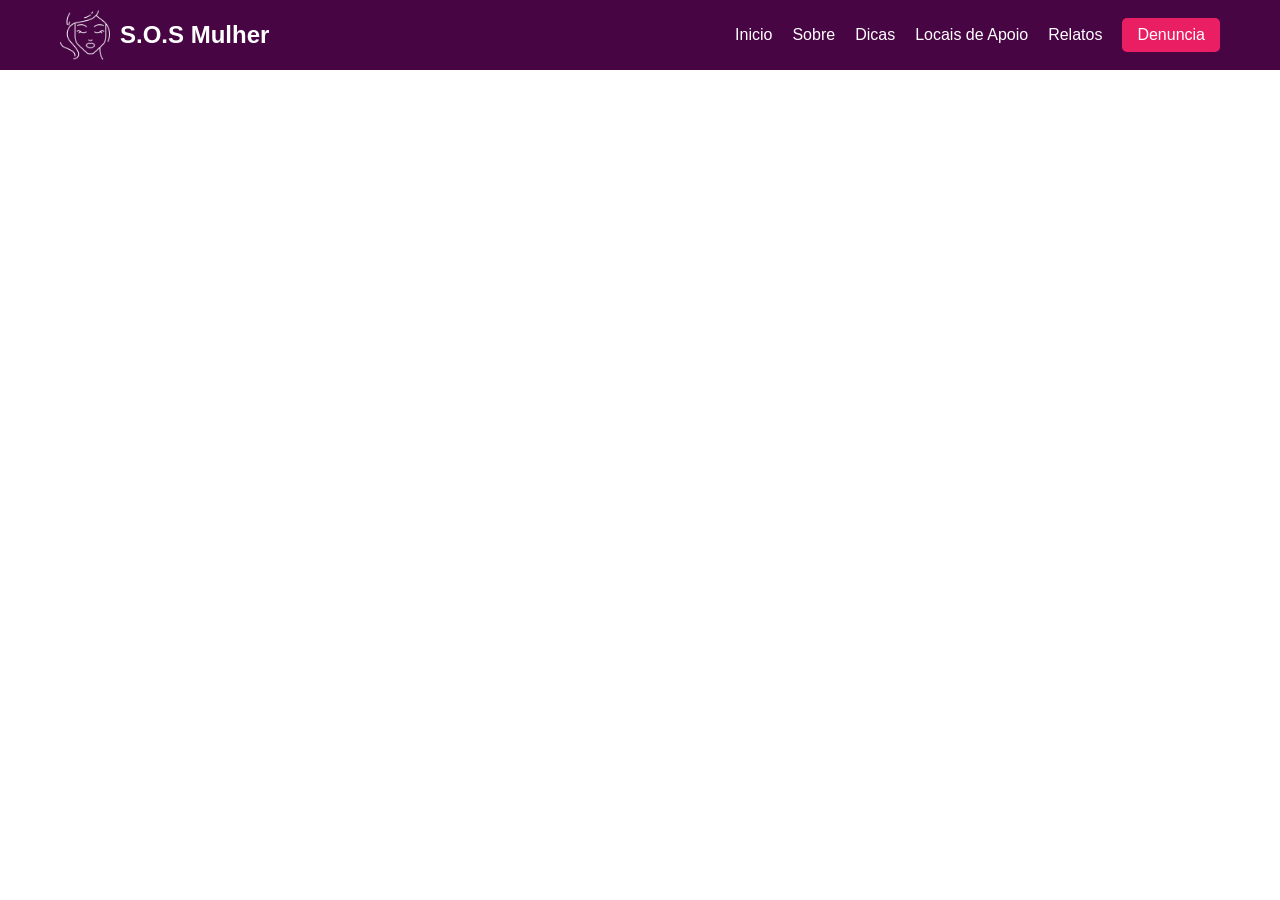
==== projeto_final_desenvolvimento_frontend_armazenamento/index.html @ 47bacede "Criação inicial do projeto e desenvolvimento do cabeçalho" ====
<!DOCTYPE html>
<html lang="pt-br">
<head>
    <meta charset="UTF-8">
    <meta name="viewport" content="width=device-width, initial-scale=1.0">

    <title>S.O.S Mulher</title>

    <link rel="stylesheet" href="assets/css/header.css">
    <link rel="stylesheet" href="assets/css/inicio.css">
    <link rel="stylesheet" href="assets/css/footer.css">


    <script src="assets/js/include.js" defer></script>
</head>
<body>
    <div data-include="components/header.html"></div>
    
    <main>

    </main>

    <div data-include="components/footer.html"></div>
</body>
</html>
---- projeto_final_desenvolvimento_frontend_armazenamento/assets/css/header.css ----
/* Configurações Globais */
* {
    margin: 0;
    padding: 0;
    box-sizing: border-box;
    font-family: sans-serif;
}

.nav-bar-conteiner {
    background-color: #480544;
    width: 100%;
    display: flex;
    justify-content: center;
}

.nav-bar {
    width: 100%;
    max-width: 1200px;
    display: flex;
    justify-content: space-between;
    align-items: center;
    padding: 10px 20px;
}

.logo-box {
    display: flex;
    align-items: center;
    gap: 10px; 
}

.logo-img {
    height: 50px; 
    width: auto;
}

.logo-box p {
    color: white;
    font-size: 1.5rem;
    font-weight: bold;
}


.nav-links {
    display: flex;
    align-items: center;
    gap: 20px; 
}

.nav-links a {
    color: white;
    text-decoration: none;
    font-size: 1rem;
    transition: 0.3s;
}

.nav-bar a:hover {
    color: #ffccff; 
}


.destaque-texto {
    background-color: #e91e63;
    padding: 8px 15px;
    border-radius: 5px;
}

.destaque-texto:hover {
    background-color: #c2185b;
    color: white !important;
}
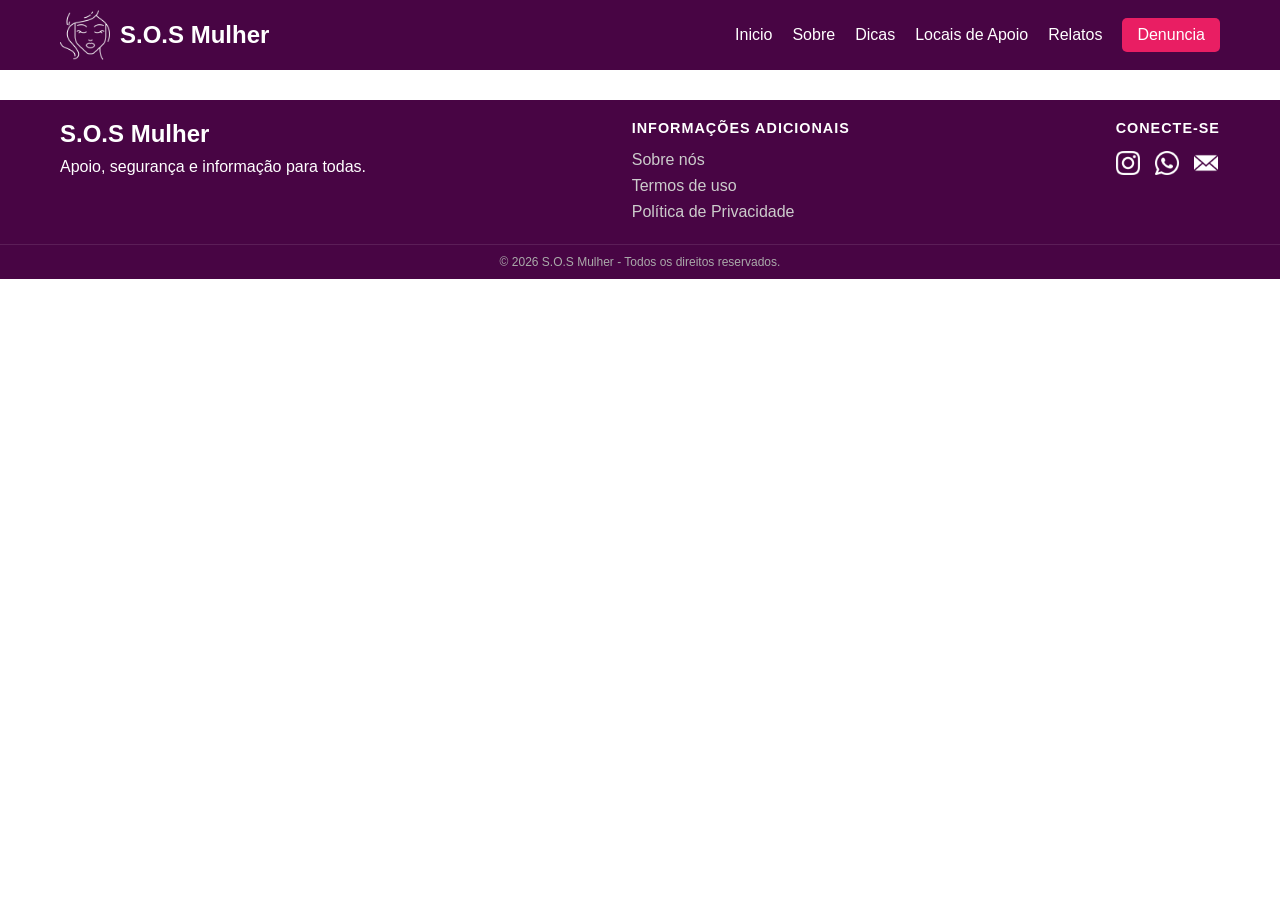
==== commit bd29d71c: "Formatações" ====
--- a/projeto_final_desenvolvimento_frontend_armazenamento/index.html
+++ b/projeto_final_desenvolvimento_frontend_armazenamento/index.html
@@ -16,9 +16,7 @@
 <body>
     <div data-include="components/header.html"></div>
     
-    <main>
-
-    </main>
+    <main></main>
 
     <div data-include="components/footer.html"></div>
 </body>
--- a/projeto_final_desenvolvimento_frontend_armazenamento/assets/css/header.css
+++ b/projeto_final_desenvolvimento_frontend_armazenamento/assets/css/header.css
@@ -1,4 +1,3 @@
-/* Configurações Globais */
 * {
     margin: 0;
     padding: 0;
--- a/projeto_final_desenvolvimento_frontend_armazenamento/assets/css/footer.css
+++ b/projeto_final_desenvolvimento_frontend_armazenamento/assets/css/footer.css
@@ -0,0 +1,72 @@
+* {
+    margin: 0;
+    padding: 0;
+    box-sizing: border-box;
+    font-family: sans-serif;
+}
+
+.footer-container {
+    background-color: #480544;
+    color: white;
+    width: 100%;
+    padding: 20px 0 10px 0; 
+    margin-top: 30px; 
+}
+
+.footer-content {
+    max-width: 1200px;
+    margin: 0 auto;
+    display: flex;
+    justify-content: space-between;
+    padding: 0 20px;
+    flex-wrap: wrap; 
+    gap: 30px;
+}
+
+.footer-logo h3 {
+    font-size: 1.5rem;
+    margin-bottom: 10px;
+}
+
+.footer-links {
+    display: flex;
+    flex-direction: column;
+}
+
+.footer-links h4, .footer-social h4 {
+    margin-bottom: 15px;
+    text-transform: uppercase;
+    font-size: 0.9rem;
+    letter-spacing: 1px;
+}
+
+.footer-links a {
+    color: #ccc;
+    text-decoration: none;
+    margin-bottom: 8px;
+    transition: 0.3s;
+}
+
+.footer-links a:hover {
+    color: white;
+}
+
+.social-icons {
+    display: flex;
+    gap: 15px;
+}
+
+.social-icons img {
+    width: 24px;
+    filter: brightness(0) invert(1);
+    transition: 0.3s;
+}
+
+.footer-bottom {
+    text-align: center;
+    margin-top: 15px; 
+    padding-top: 10px;
+    border-top: 1px solid rgba(255, 255, 255, 0.1);
+    font-size: 0.75rem;
+    color: #aaa;
+}
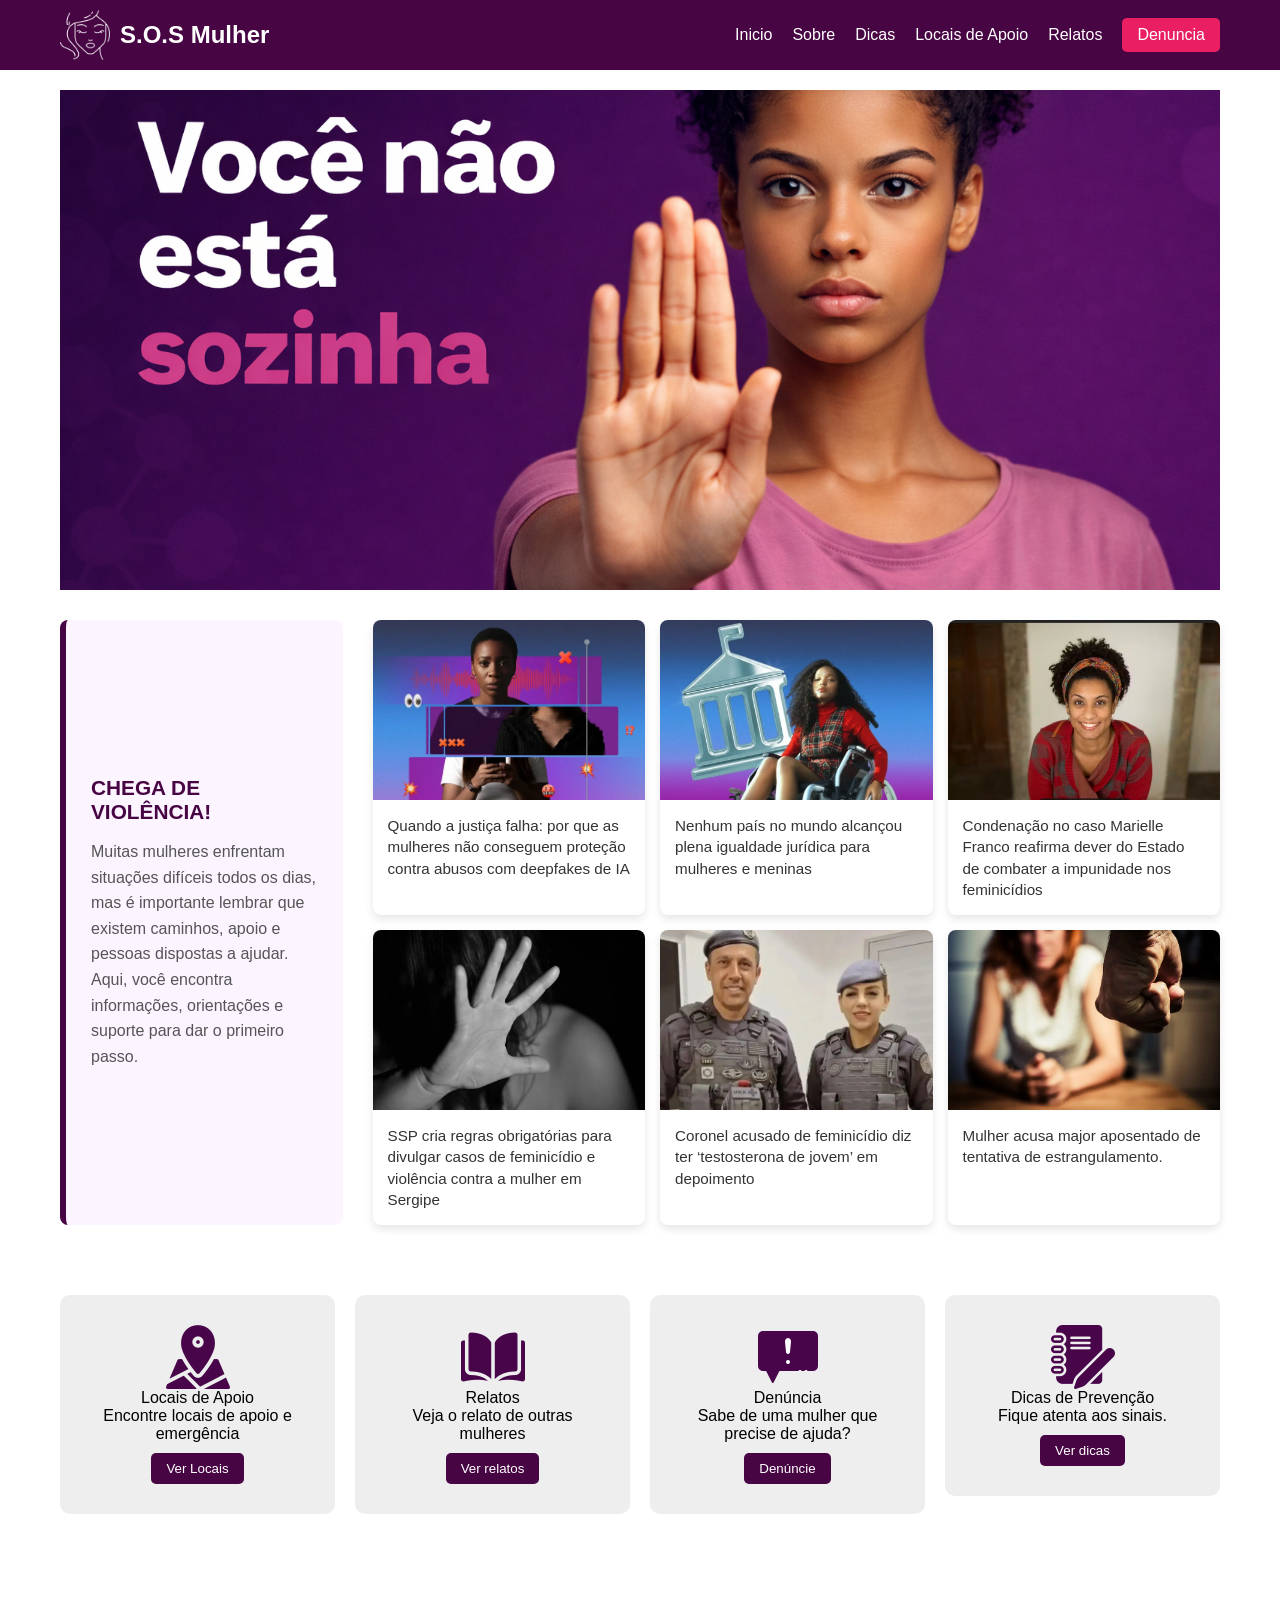
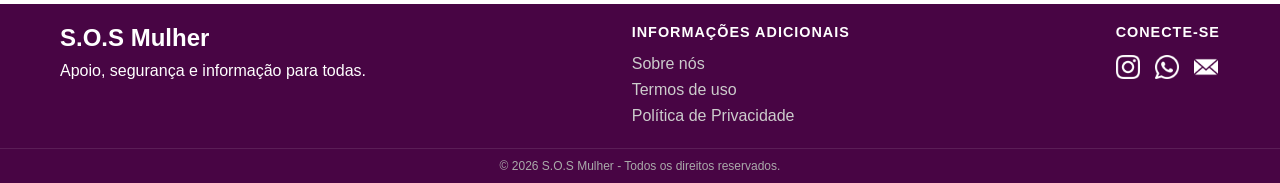
==== commit b2827159: "confecção do html e css principal" ====
--- a/projeto_final_desenvolvimento_frontend_armazenamento/index.html
+++ b/projeto_final_desenvolvimento_frontend_armazenamento/index.html
@@ -16,7 +16,80 @@
 <body>
     <div data-include="components/header.html"></div>
     
-    <main></main>
+    <main class="main-conteiner">
+        <img src="assets/img/panel/main-panel.png" alt="" class="main-panel">
+
+        <div class="noticias-conteiner">
+            <div class="noticias-box">
+                <img src="assets/img/panel/noticia01.png" alt="">
+                <p>Quando a justiça falha: por que as mulheres não conseguem proteção contra abusos com deepfakes de IA</p>
+            </div>
+
+            <div class="noticias-box">
+                <img src="assets/img/panel/noticia02.png" alt="">
+                <p>Nenhum país no mundo alcançou plena igualdade jurídica para mulheres e meninas</p>
+            </div>
+
+            <div class="noticias-box">
+                <img src="assets/img/panel/noticia03.png" alt="">
+                <p>Condenação no caso Marielle Franco reafirma dever do Estado de combater a impunidade nos feminicídios</p>
+            </div>
+
+            <div class="noticias-box">
+                <img src="assets/img/panel/noticia04.png" alt="">
+                <p>SSP cria regras obrigatórias para divulgar casos de feminicídio e violência contra a mulher em Sergipe</p>
+            </div>
+
+            <div class="noticias-box">
+                <img src="assets/img/panel/noticia05.png" alt="">
+                <p>Coronel acusado de feminicídio diz ter ‘testosterona de jovem’ em depoimento </p>
+            </div>
+
+            <div class="noticias-box">
+                <img src="assets/img/panel/noticia06.png" alt="">
+                <p>Mulher acusa major aposentado de tentativa de estrangulamento.</p>
+            </div>
+        </div>
+
+        <div class="alerta">
+            <h4>Chega de violência!</h4>
+            <p>Muitas mulheres enfrentam situações difíceis todos os dias, mas é importante lembrar que existem caminhos, apoio e pessoas dispostas a ajudar. Aqui, você encontra informações, orientações e suporte para dar o primeiro passo.</p>
+        </div>
+
+        <div class="funcoes-conteiner">
+            <div class="funcoes-box">
+                <span>
+                    <img src="assets/img/icon/mapa.png" alt=""> Locais de Apoio
+                    <p>Encontre locais de apoio e emergência</p>
+                    <a href="#"><button>Ver Locais</button></a>
+                </span>
+            </div>
+
+            <div class="funcoes-box">
+                <span>
+                    <img src="assets/img/icon/livro-aberto.png" alt=""> Relatos
+                    <p>Veja o relato de outras mulheres</p>
+                    <a href="#"><button>Ver relatos</button></a>
+                </span>
+            </div>
+
+            <div class="funcoes-box">
+                <span>
+                    <img src="assets/img/icon/comentario.png" alt=""> Denúncia
+                    <p>Sabe de uma mulher que precise de ajuda?</p>
+                    <a href="#"><button>Denúncie</button></a>
+                </span>
+            </div>
+
+            <div class="funcoes-box">
+                <span>
+                    <img src="assets/img/icon/caderno.png" alt=""> Dicas de Prevenção
+                    <p>Fique atenta aos sinais.</p>
+                    <a href="#"><button>Ver dicas</button></a>
+                </span>
+            </div>
+        </div>
+    </main>
 
     <div data-include="components/footer.html"></div>
 </body>
--- a/projeto_final_desenvolvimento_frontend_armazenamento/assets/css/inicio.css
+++ b/projeto_final_desenvolvimento_frontend_armazenamento/assets/css/inicio.css
@@ -0,0 +1,116 @@
+* {
+    margin: 0;
+    padding: 0;
+    box-sizing: border-box;
+    font-family: sans-serif;
+}
+
+.main-panel {
+    width: 100%;
+    display: block;
+    height: auto;
+    max-height: 500px; 
+    object-fit: cover; 
+}
+
+
+.main-conteiner {
+    max-width: 1200px;
+    margin: 0 auto;
+    display: grid;
+    grid-template-columns: 1fr 3fr; 
+    gap: 30px;
+    padding: 20px;
+    align-items: stretch; 
+}
+
+.main-panel {
+    grid-column: 1 / -1; 
+}
+
+.noticias-conteiner {
+    display: grid;
+    grid-template-columns: repeat(3, 1fr);
+    gap: 15px;
+}
+
+.noticias-box {
+    background-color: #ffffff; 
+    border-radius: 8px;
+    overflow: hidden; 
+    box-shadow: 0 4px 8px rgba(0, 0, 0, 0.1); 
+    display: flex;
+    flex-direction: column;
+    transition: transform 0.3s ease;
+}
+
+.noticias-box:hover {
+    transform: translateY(-5px); 
+}
+
+.noticias-box img {
+    width: 100%;
+    height: 180px;
+    object-fit: cover; 
+}
+
+.noticias-box p {
+    padding: 15px;
+    font-size: 0.95rem;
+    color: #333;
+    line-height: 1.4;
+    font-weight: 500;
+}
+
+.alerta {
+    background-color: #fcf4ff; 
+    padding: 25px;
+    border-radius: 8px;
+    border-left: 6px solid #480544;
+    height: 100%;
+    grid-row: 2 / 3; 
+    display: flex;
+    flex-direction: column;
+    justify-content: center; 
+}
+
+.alerta h4 {
+    color: #480544;
+    font-size: 1.3rem;
+    margin-bottom: 15px;
+    text-transform: uppercase;
+}
+
+.alerta p {
+    color: #555;
+    line-height: 1.6;
+}
+
+.funcoes-conteiner {
+    grid-column: 1 / -1; 
+    display: grid;
+    grid-template-columns: repeat(4, 1fr); 
+    gap: 20px;
+    margin-top: 40px;
+    margin-bottom: 40px;
+}
+
+.funcoes-box span {
+    display: flex;
+    flex-direction: column;
+    align-items: center;
+    text-align: center;
+    background: #eee;
+    padding: 30px;
+    border-radius: 10px;
+}
+
+.funcoes-box button {
+    margin-top: 10px;
+    background-color: #480544;
+    color: white;
+    border: none;
+    padding: 8px 15px;
+    cursor: pointer;
+    border-radius: 5px;
+}
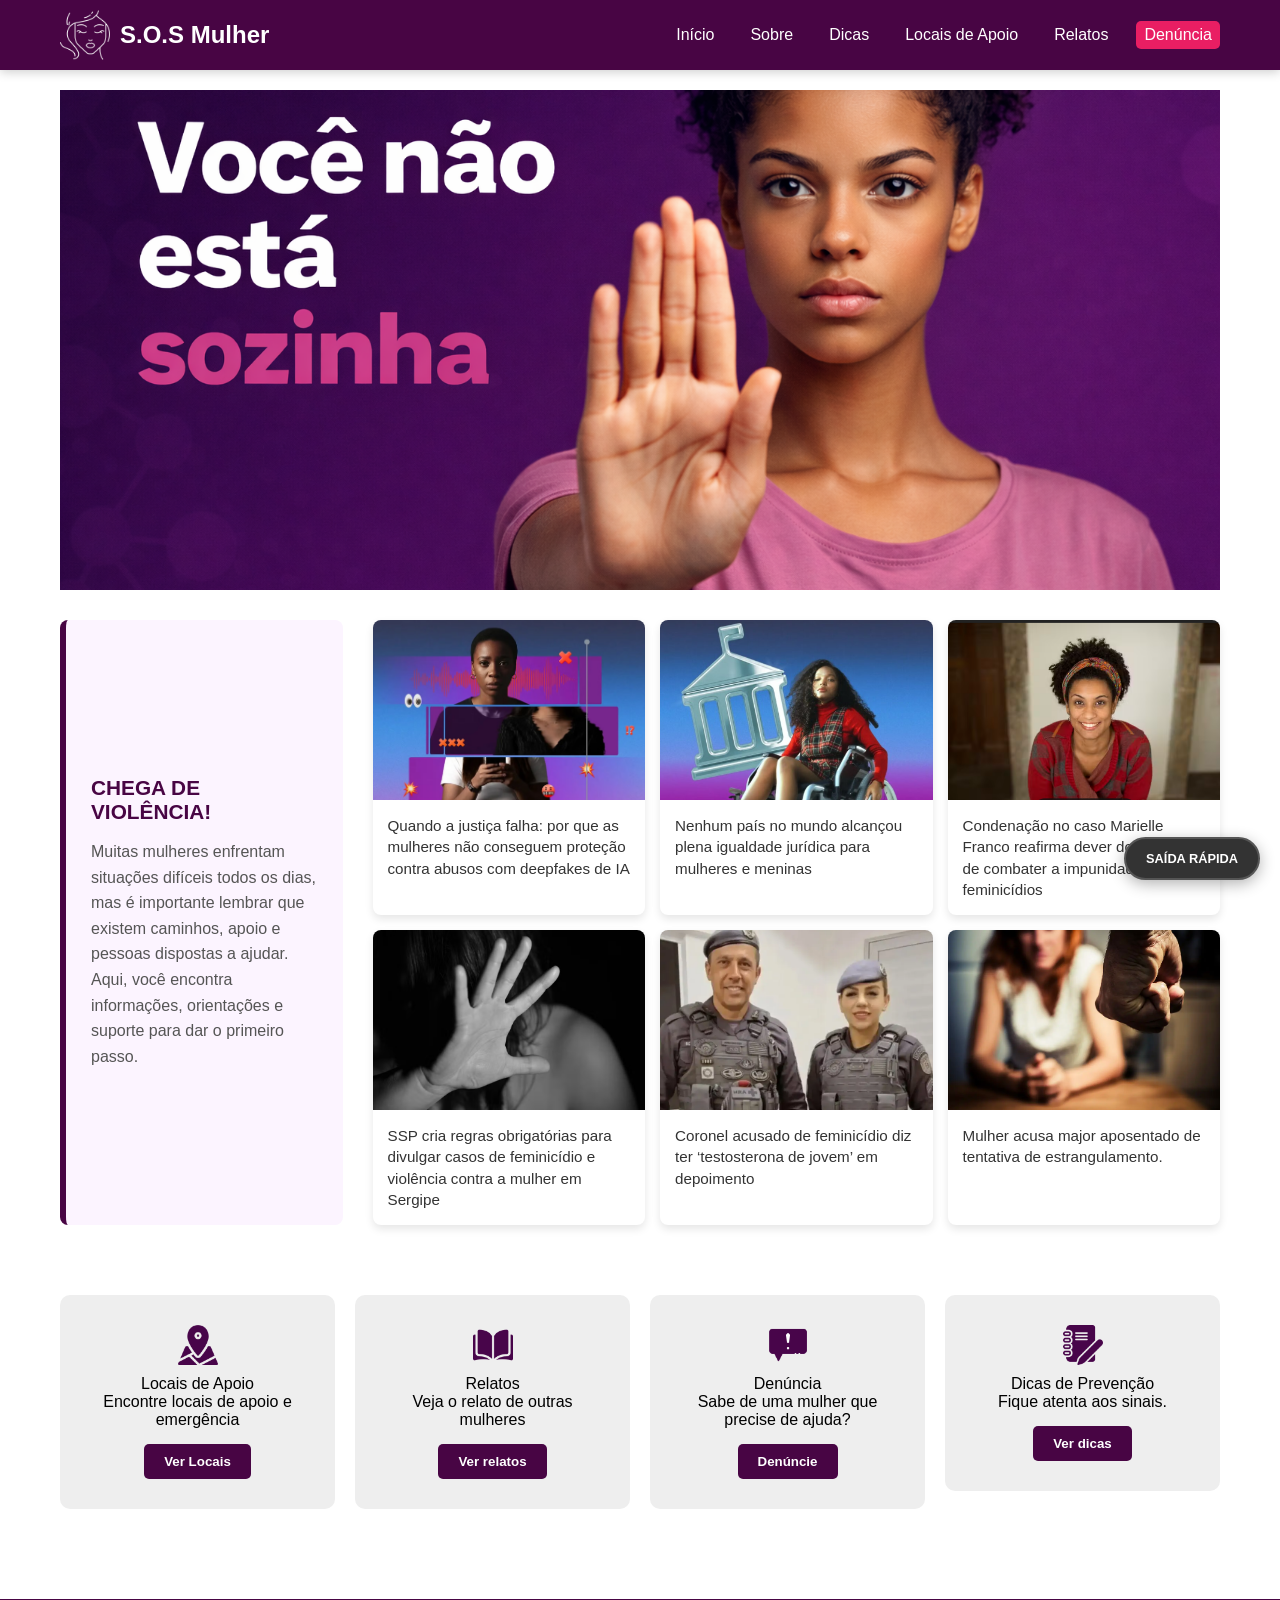
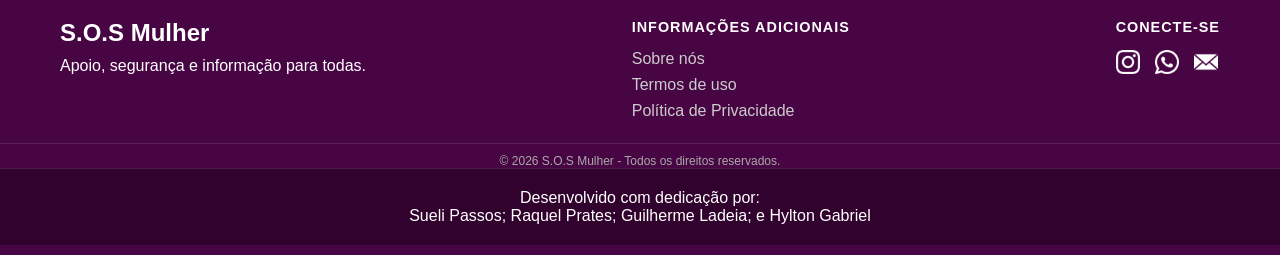
==== commit 62633a6c: "Melhorias e alterações" ====
--- a/projeto_final_desenvolvimento_frontend_armazenamento/index.html
+++ b/projeto_final_desenvolvimento_frontend_armazenamento/index.html
@@ -14,7 +14,23 @@
     <script src="assets/js/include.js" defer></script>
 </head>
 <body>
-    <div data-include="components/header.html"></div>
+    <header class="nav-bar-conteiner">
+        <nav class="nav-bar">
+            <div class="logo-box">
+                <img src="assets/img/icon/rosto.png" alt="Ícone S.O.S Mulher" class="logo-img">
+                <p>S.O.S Mulher</p>
+            </div>
+
+            <div class="nav-links">
+                <a href="index.html">Início</a>
+                <a href="components/sobre.html">Sobre</a>
+                <a href="components/dicas.html">Dicas</a>
+                <a href="components/locais-de-apoio.html">Locais de Apoio</a>
+                <a href="components/relatos.html">Relatos</a>
+                <a href="components/denuncia.html" class="destaque-texto">Denúncia</a>
+            </div>
+        </nav>
+    </header>
     
     <main class="main-conteiner">
         <img src="assets/img/panel/main-panel.png" alt="" class="main-panel">
@@ -61,7 +77,7 @@
                 <span>
                     <img src="assets/img/icon/mapa.png" alt=""> Locais de Apoio
                     <p>Encontre locais de apoio e emergência</p>
-                    <a href="#"><button>Ver Locais</button></a>
+                    <a href="components/locais-de-apoio.html"><button>Ver Locais</button></a>
                 </span>
             </div>
 
@@ -69,7 +85,7 @@
                 <span>
                     <img src="assets/img/icon/livro-aberto.png" alt=""> Relatos
                     <p>Veja o relato de outras mulheres</p>
-                    <a href="#"><button>Ver relatos</button></a>
+                    <a href="components/relatos.html"><button>Ver relatos</button></a>
                 </span>
             </div>
 
@@ -77,7 +93,7 @@
                 <span>
                     <img src="assets/img/icon/comentario.png" alt=""> Denúncia
                     <p>Sabe de uma mulher que precise de ajuda?</p>
-                    <a href="#"><button>Denúncie</button></a>
+                    <a href="components/denuncia.html"><button>Denúncie</button></a>
                 </span>
             </div>
 
@@ -85,12 +101,53 @@
                 <span>
                     <img src="assets/img/icon/caderno.png" alt=""> Dicas de Prevenção
                     <p>Fique atenta aos sinais.</p>
-                    <a href="#"><button>Ver dicas</button></a>
+                    <a href="components/dicas.html"><button>Ver dicas</button></a>
                 </span>
             </div>
         </div>
     </main>
 
-    <div data-include="components/footer.html"></div>
+    <footer class="footer-container">
+        <div class="footer-content">
+            <div class="footer-logo">
+                <h3>S.O.S Mulher</h3>
+                <p>Apoio, segurança e informação para todas.</p>
+            </div>
+
+            <div class="footer-links">
+                <h4>Informações adicionais</h4>
+                <a href="components/sobre.html">Sobre nós</a>
+                <a href="#">Termos de uso</a>
+                <a href="#">Política de Privacidade</a>
+            </div>
+
+            <div class="footer-social">
+                <h4>Conecte-se</h4>
+                <div class="social-icons">
+                    <a href="#"><img src="assets/img/icon/instagram.png" alt="Instagram"></a>
+                    <a href="#"><img src="assets/img/icon/whatsapp.png" alt="WhatsApp"></a>
+                    <a href="#"><img src="assets/img/icon/mail.png" alt="Email"></a>
+                </div>
+            </div>
+        </div>
+        
+        <div class="footer-bottom">
+            <p>&copy; 2026 S.O.S Mulher - Todos os direitos reservados.</p>
+        </div>
+
+        <section class="creditos-finais">
+            <div class="dev-container">
+                <p>Desenvolvido com dedicação por:</p>
+                <div class="nomes">
+                    <span>Sueli Passos;</span>
+                    <span>Raquel Prates;</span>
+                    <span>Guilherme Ladeia; e</span>
+                    <span>Hylton Gabriel</span>
+                </div>
+            </div>
+        </section>
+    </footer>
+
+    <a href="https://www.sephora.com.br" class="btn-saida-rapida" title="Sair rapidamente">SAÍDA RÁPIDA</a>
 </body>
 </html>
--- a/projeto_final_desenvolvimento_frontend_armazenamento/assets/css/header.css
+++ b/projeto_final_desenvolvimento_frontend_armazenamento/assets/css/header.css
@@ -66,4 +66,43 @@
 .destaque-texto:hover {
     background-color: #c2185b;
     color: white !important;
+}
+
+.nav-bar-conteiner {
+    background-color: #480544;
+    width: 100%;
+    display: flex;
+    justify-content: center;
+    position: sticky; 
+    top: 0;
+    z-index: 1000; 
+    box-shadow: 0 2px 10px rgba(0,0,0,0.2); 
+}
+
+.nav-links a {
+    color: white;
+    text-decoration: none;
+    font-size: 1rem;
+    transition: all 0.3s ease; 
+    padding: 5px 8px;
+}
+
+/* Media Query para Celulares (telas até 768px) */
+@media (max-width: 768px) {
+    .nav-bar {
+        flex-direction: column; /* Logo em cima, links embaixo */
+        padding: 15px;
+    }
+
+    .nav-links {
+        width: 100%;
+        justify-content: center;
+        flex-wrap: wrap; /* Links quebram linha se não couberem */
+        gap: 10px;
+        margin-top: 15px;
+    }
+
+    .nav-links a {
+        font-size: 0.9rem; /* Diminui um pouco a letra */
+    }
 }
--- a/projeto_final_desenvolvimento_frontend_armazenamento/assets/css/inicio.css
+++ b/projeto_final_desenvolvimento_frontend_armazenamento/assets/css/inicio.css
@@ -60,6 +60,7 @@
     color: #333;
     line-height: 1.4;
     font-weight: 500;
+    flex: 1;
 }
 
 .alerta {
@@ -106,11 +107,75 @@
 }
 
 .funcoes-box button {
-    margin-top: 10px;
+    margin-top: 15px;
     background-color: #480544;
     color: white;
     border: none;
-    padding: 8px 15px;
+    padding: 10px 20px;
     cursor: pointer;
     border-radius: 5px;
+    font-weight: bold;
+    transition: background 0.3s ease, transform 0.2s ease;
+}
+
+.funcoes-box button:hover {
+    background-color: #6a0b64;
+    transform: scale(1.05); 
+}
+
+.funcoes-box img {
+    height: 40px;
+    margin-bottom: 10px;
+}
+
+@media (max-width: 768px) {
+    .main-conteiner {
+        grid-template-columns: 1fr; 
+        padding: 10px;
+    }
+
+    .noticias-conteiner {
+        grid-template-columns: 1fr; 
+    }
+
+    .funcoes-conteiner {
+        grid-template-columns: 1fr 1fr; 
+        gap: 10px;
+    }
+    
+    .main-panel {
+        max-height: 250px; 
+    }
+}
+
+.btn-saida-rapida {
+    position: fixed;
+    bottom: 20px;
+    right: 20px;
+    background-color: #333; 
+    color: white;
+    padding: 12px 20px;
+    border-radius: 50px;
+    text-decoration: none;
+    font-weight: bold;
+    font-size: 0.8rem;
+    z-index: 10000;
+    box-shadow: 0 4px 15px rgba(0,0,0,0.3);
+    transition: 0.3s;
+    border: 2px solid #555;
+}
+
+.btn-saida-rapida:hover {
+    background-color: #000;
+    transform: scale(1.1);
+}
+
+@media (max-width: 768px) {
+    .btn-saida-rapida {
+        bottom: 15px;
+        right: 15px;
+        padding: 10px 15px;
+        font-size: 0.75rem;
+        opacity: 0.9;
+    }
 }
--- a/projeto_final_desenvolvimento_frontend_armazenamento/assets/css/footer.css
+++ b/projeto_final_desenvolvimento_frontend_armazenamento/assets/css/footer.css
@@ -69,4 +69,12 @@
     border-top: 1px solid rgba(255, 255, 255, 0.1);
     font-size: 0.75rem;
     color: #aaa;
+}
+
+.creditos-finais {
+    padding: 20px;
+    background-color: #31022d; /* Tom mais escuro do seu roxo */
+    color: white;
+    text-align: center;
+    border-top: 1px solid rgba(255,255,255,0.1);
 }
